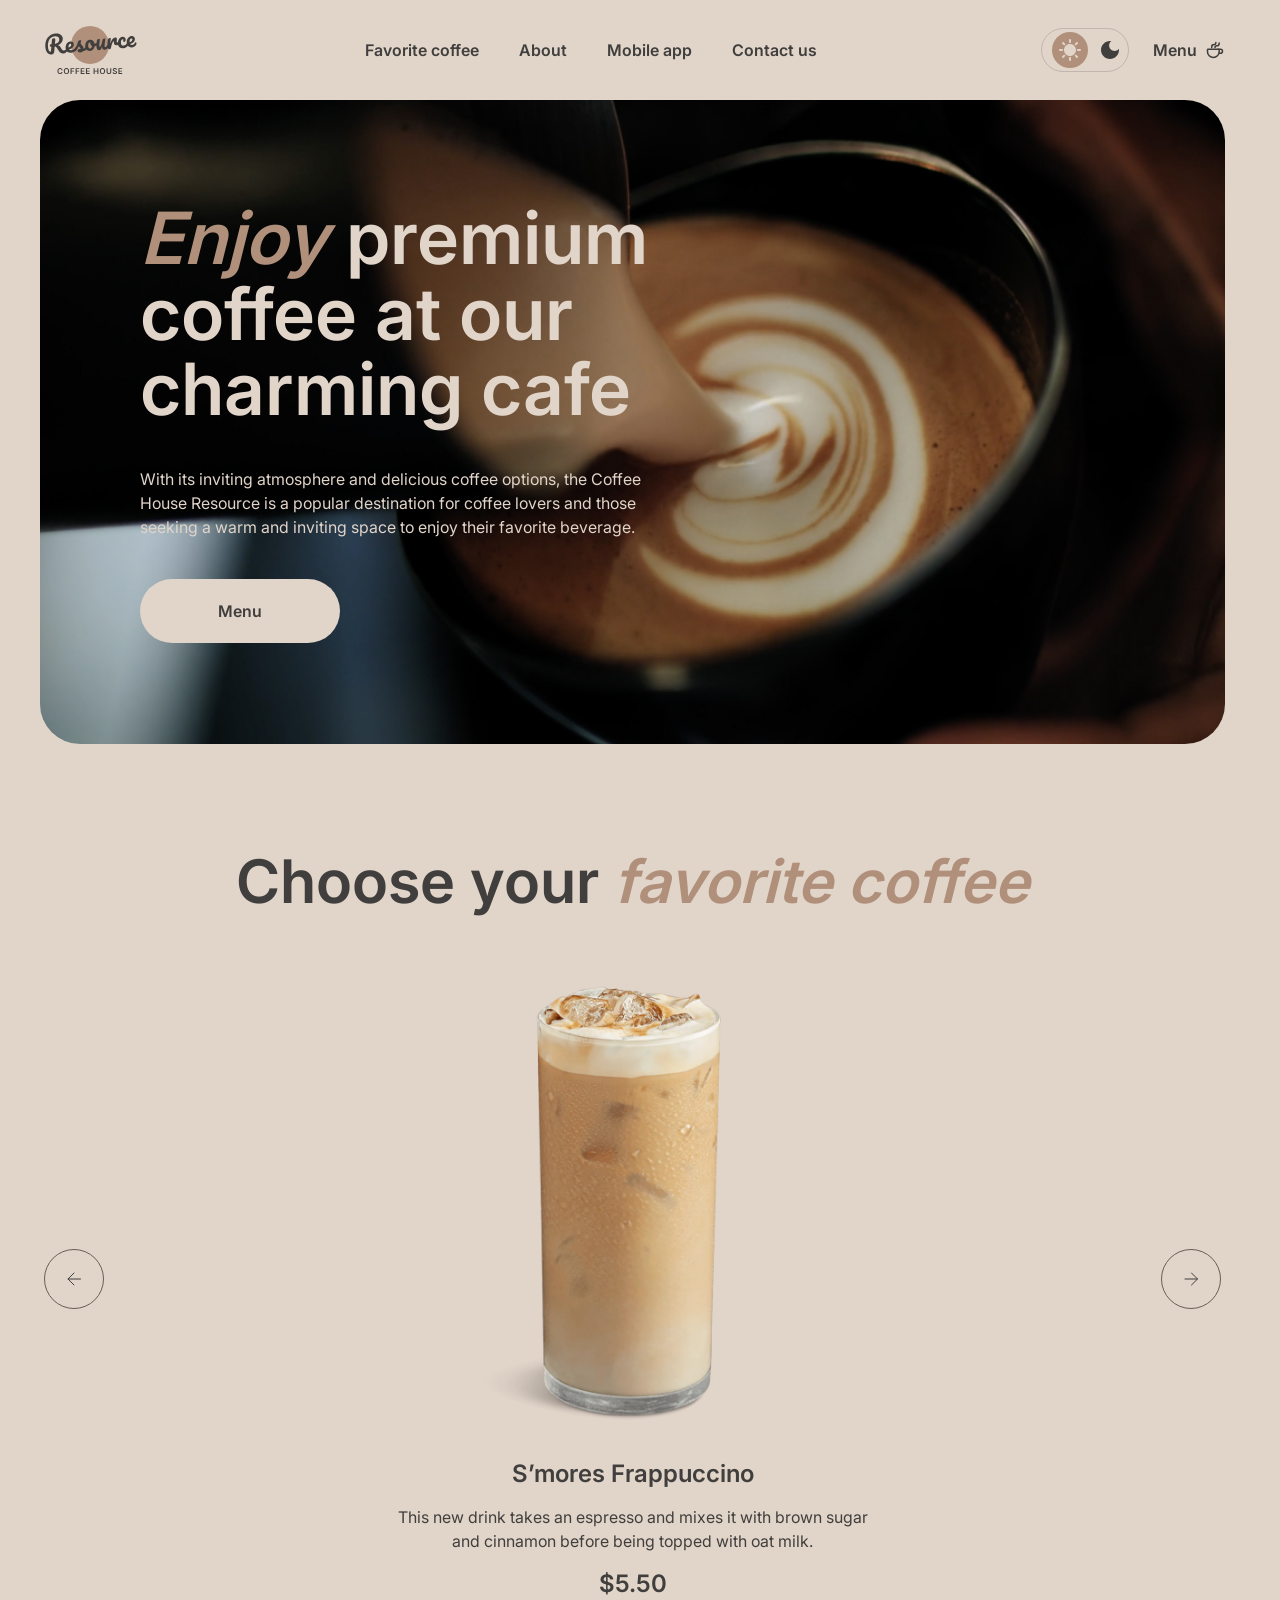
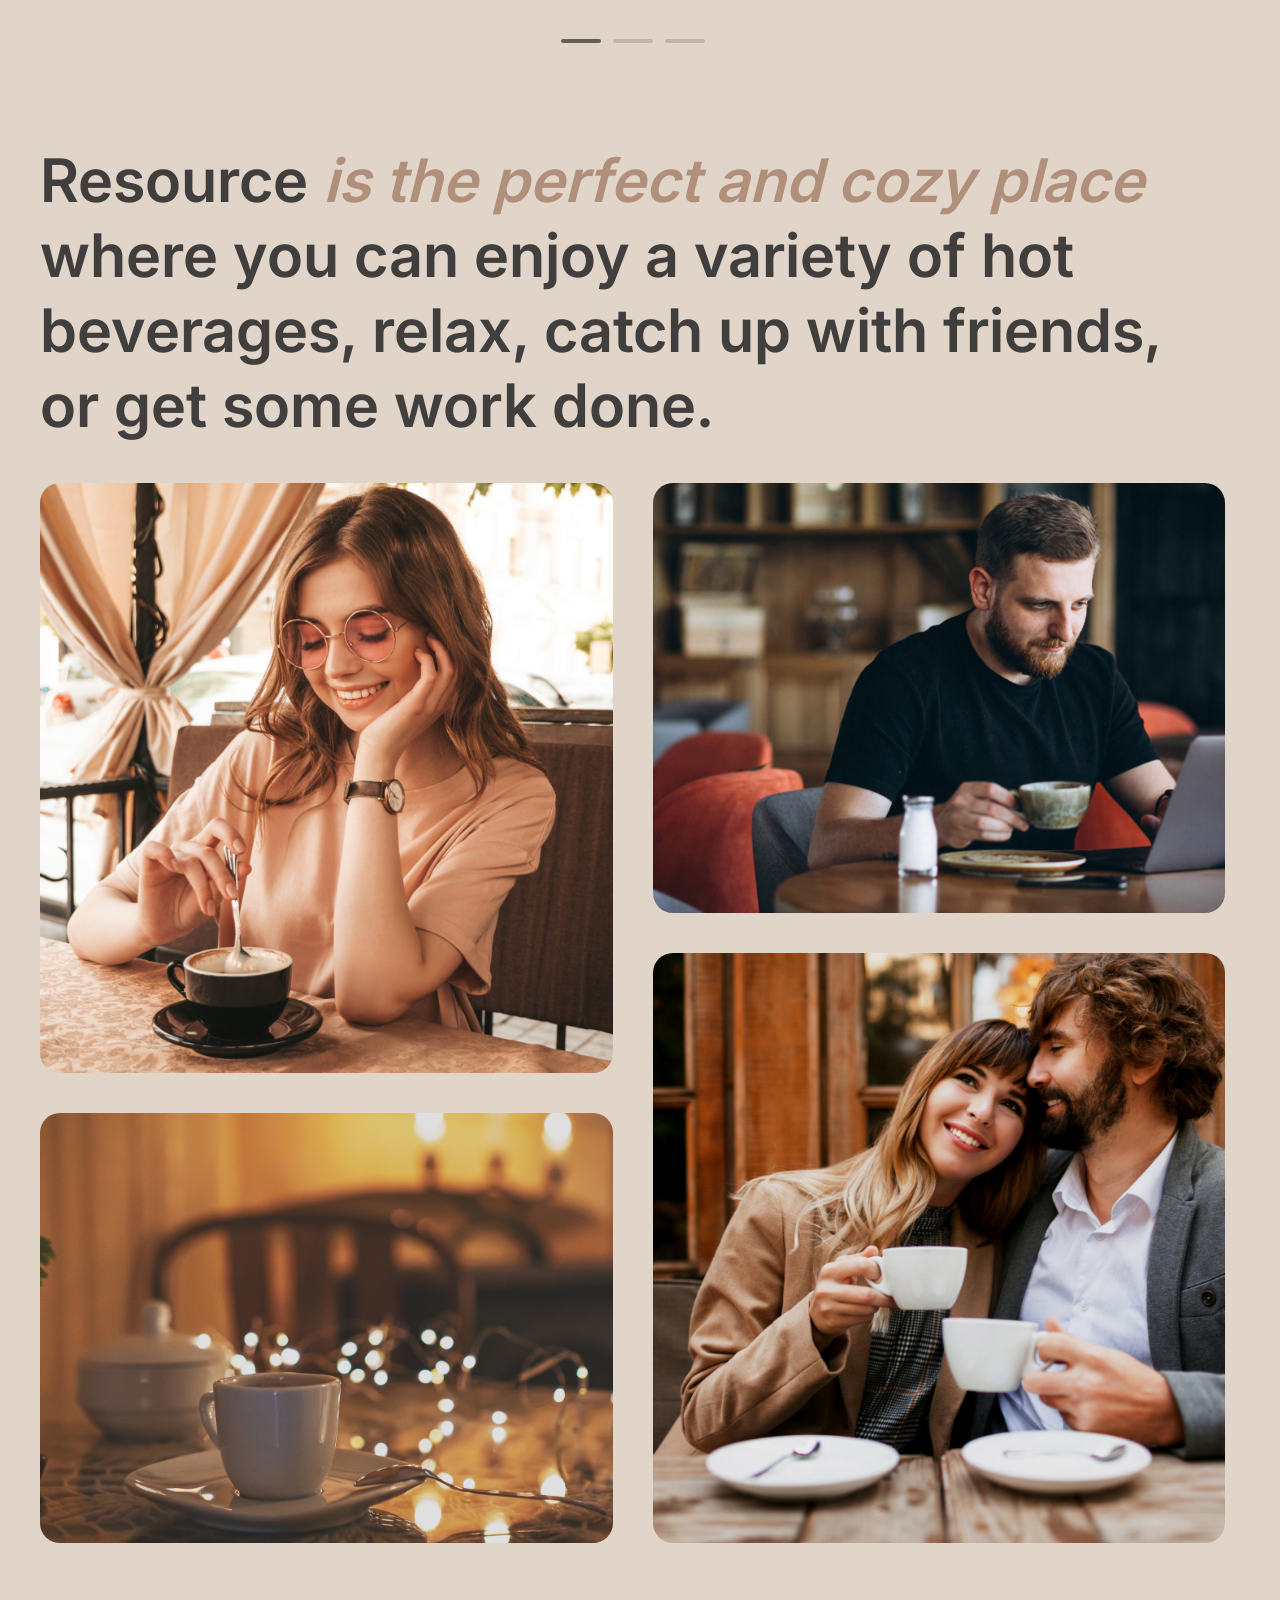
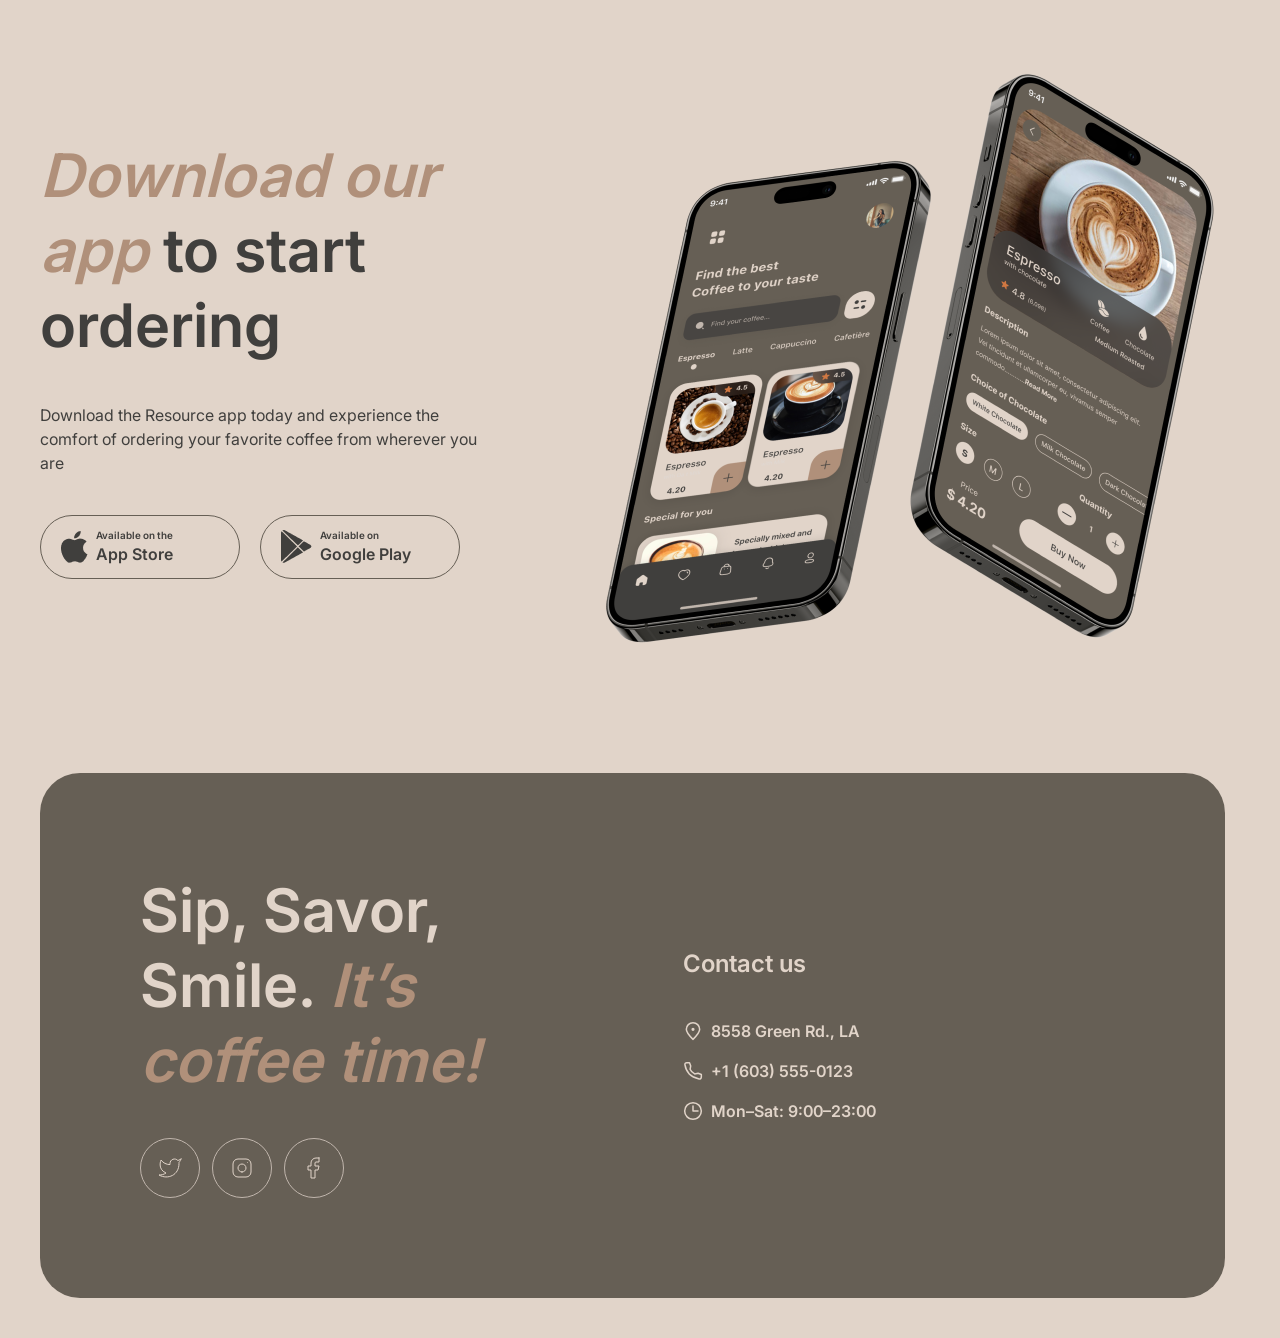
==== index.html @ 3679e8db "feat: implement coffee house landing page" ====
<!DOCTYPE html>
<html lang="en">

<head>
	<meta charset="UTF-8">
	<meta name="viewport" content="width=device-width, initial-scale=1.0">
	<title>Coffee House</title>
	<link rel="icon" href="icons/logo.svg">
	<link rel="stylesheet" href="css/style.css">
</head>

<body>
	<header class="header">
		<a href="index.html" class="header-logo">
			<img src="icons/logo.svg" alt="Coffee House Logo">
		</a>
		<nav class="header-nav">
			<ul class="header-nav-list">
				<li class="header-nav-item"><a class="header-nav-link" href="#favorite-coffee">Favorite coffee</a></li>
				<li class="header-nav-item"><a class="header-nav-link" href="#about">About</a></li>
				<li class="header-nav-item"><a class="header-nav-link" href="#mobile-app">Mobile app</a></li>
				<li class="header-nav-item"><a class="header-nav-link" href="#contacts">Contact us</a></li>
			</ul>
		</nav>
		<div class="header-actions">
		<button class="header-theme" type="button" aria-label="Switch theme">
			<img src="icons/Sun.svg" alt="" class="header-theme-icon-sun">
			<img src="icons/Moon.svg" alt="" class="header-theme-icon-moon">
		</button>

		<a href="menu.html" class="header-menu-link">
			Menu
			<img src="icons/coffee-cup.svg" alt="">
		</a>
		</div>

		<button class="header-menu-burger" type="button" aria-label="Open menu"></button>

	</header>

	<main>
		<section class="hero">
			<h1 class="hero-title">
				<span class="accent">Enjoy</span> premium coffee at our charming cafe
			</h1>
			<p class="hero-text">With its inviting atmosphere and delicious coffee options, the Coffee House Resource is a
				popular destination for coffee
				lovers and those seeking a warm and inviting space to enjoy their favorite beverage.
			</p>
			<a href="menu.html" class="hero-menu-link">Menu</a>
		</section>

		<section class="favorite-coffee" id="favorite-coffee">
			<h2 class="favorite-coffee-title">
				Choose your <span class="accent">favorite coffee</span>
			</h2>
			<div class="favorite-coffee-slider">

				<button class="favorite-coffee-button favorite-coffee-button-left" type="button"
					aria-label="Previous coffee">
					<img src="icons/arrow-left.svg" alt="">
				</button>

				<div class="favorite-coffee-card">
					<img src="images/slider/coffee-slider-1.png" alt="S’mores Frappuccino" class="favorite-coffee-image">
					<h3 class="favorite-coffee-name">S’mores Frappuccino</h3>
					<p class="favorite-coffee-description">This new drink takes an espresso and mixes it with brown sugar and
						cinnamon before being topped with oat milk.
					</p>
					<p class="favorite-coffee-price">$5.50</p>
				</div>

				<div class="favorite-coffee-card">
					<img src="images/slider/coffee-slider-2.png" alt="Caramel Macchiato" class="favorite-coffee-image">
					<h3 class="favorite-coffee-name">Caramel Macchiato</h3>
					<p class="favorite-coffee-description">Fragrant and unique classic espresso with rich caramel-peanut
						syrup, with cream under whipped thick foam.
					</p>
					<p class="favorite-coffee-price">$5.00</p>
				</div>

				<div class="favorite-coffee-card">
					<img src="images/slider/coffee-slider-3.png" alt="Ice coffee" class="favorite-coffee-image">
					<h3 class="favorite-coffee-name">Ice coffee</h3>
					<p class="favorite-coffee-description">A popular summer drink that tones and invigorates. Prepared from
						coffee, milk and ice.
					</p>
					<p class="favorite-coffee-price">$4.50</p>
				</div>

				<button class="favorite-coffee-button favorite-coffee-button-right" type="button" aria-label="Next coffee">
					<img src="icons/arrow-right.svg" alt="">
				</button>

			</div>

			<div class="favorite-coffee-controls">
				<div class="favorite-coffee-control"></div>
				<div class="favorite-coffee-control"></div>
				<div class="favorite-coffee-control"></div>
			</div>

		</section>

		<section class="about" id="about">
			<h2 class="about-title">
				Resource <span class="accent">is the perfect and cozy place</span> where you can enjoy a variety of hot
				beverages,
				relax, catch up with friends, or
				get some work done.
			</h2>
			<div class="about-images">
				<img src="images/about/about-1.jpg" alt="Coffee House" class="about-image">
				<img src="images/about/about-2.jpg" alt="Coffee House" class="about-image">
				<img src="images/about/about-3.jpg" alt="Coffee House" class="about-image">
				<img src="images/about/about-4.jpg" alt="Coffee House" class="about-image">
			</div>
		</section>

		<section class="mobile-app" id="mobile-app">
		
			<div class="mobile-app-offer">
				<h2 class="mobile-app-title">
					<span class="accent">Download our app</span> to start ordering
				</h2>
		
				<p class="mobile-app-text">
					Download the Resource app today and experience the comfort of ordering your favorite
					coffee from wherever you are
				</p>
		
				<div class="mobile-app-buttons">
					<a href="#" class="mobile-app-button">
						<img src="icons/apple-icon.png" alt="" class="mobile-app-button-icon">
						<span class="mobile-app-button-text">
							<span class="mobile-app-button-label">Available on the</span>
							<span class="mobile-app-button-name">App Store</span>
						</span>
					</a>
		
					<a href="#" class="mobile-app-button">
						<img src="icons/google-icon.png" alt="" class="mobile-app-button-icon">
						<span class="mobile-app-button-text">
							<span class="mobile-app-button-label">Available on</span>
							<span class="mobile-app-button-name">Google Play</span>
						</span>
					</a>
				</div>
			</div>
		
			<div class="mobile-app-image">
				<img src="images/mobile-app.png" alt="Mobile App">
			</div>
		
		</section>

	</main>

	<footer class="footer" id="contacts">
	
		<div class="footer-offer">
			<h2 class="footer-title">
				Sip, Savor, Smile. <span class="accent">It’s coffee time!</span>
			</h2>
	
			<div class="footer-socials">
				<a href="#" class="footer-social-link" aria-label="Twitter">
					<img src="icons/social/twitter.svg" alt="">
				</a>
	
				<a href="#" class="footer-social-link" aria-label="Instagram">
					<img src="icons/social/instagram.svg" alt="">
				</a>
	
				<a href="#" class="footer-social-link" aria-label="Facebook">
					<img src="icons/social/facebook.svg" alt="">
				</a>
			</div>
		</div>
	
		<div class="footer-contacts">
			<h3 class="footer-contacts-title">Contact us</h3>
	
			<a href="#" class="footer-contacts-address">
				<img src="icons/contacts/pin-alt.svg" alt="">
				8558 Green Rd., LA
			</a>
	
			<a href="tel:+16035550123" class="footer-contacts-phone">
				<img src="icons/contacts/phone.svg" alt="">
				+1 (603) 555-0123
			</a>
	
			<p class="footer-contacts-hours">
				<img src="icons/contacts/clock.svg" alt="">
				Mon–Sat: 9:00–23:00
			</p>
		</div>
	
	</footer>
	<script src="js/script.js"></script>
</body>

</html>
---- css/style.css ----
@font-face {
	font-family: "Inter";
	src: url("../fonts/Inter_18pt-Regular.ttf") format("truetype");
	font-weight: 400;
	font-style: normal;
	font-display: swap;
}

@font-face {
	font-family: "Inter";
	src: url("../fonts/Inter_18pt-SemiBold.ttf") format("truetype");
	font-weight: 600;
	font-style: normal;
	font-display: swap;
}


/* RESET */

*,
::before,
::after {
	box-sizing: border-box;
}

:where(ul, ol):where([class]) {
	padding-left: 0;
}

body,
:where(blockquote, figure, fieldset):where([class]) {
	margin: 0;
}

:where(h1, h2, h3, h4, h5, h6, p, ul, ol, dl):where([class]) {
	margin-block: 0;
}

:where(dd[class]) {
	margin-left: 0;
}

:where(fieldset[class]) {
	padding: 0;
	border: none;
}

:where(ul[class]) {
	list-style: none;
}

:where(address[class]) {
	font-style: normal;
}

p {
	--paragraphMarginBottom: 24px;
	margin-block: 0;
}

p:where(:not([class]):not(:last-child)) {
	margin-bottom: var(--paragraphMarginBottom);
}

img,
video {
	display: block;
	max-width: 100%;
	height: auto;
}

input,
textarea,
select,
button {
	font: inherit;
}

html {
	height: 100%;
	scrollbar-gutter: stable;
	scroll-behavior: smooth;
}

body {
	min-height: 100%;
	line-height: 1.5;
}

a:where([class]) {
	display: inline-flex;
}

button,
label {
	cursor: pointer;
}

button {
	-webkit-tap-highlight-color: transparent;
}

:where(table) {
	border-collapse: collapse;
	border-color: currentColor;
}


/* VARIABLES */

:root {
	--font-family-base: "Inter", sans-serif;

	--light-text-primary: #403f3d;
	--light-text-inverse: #e1d4c9;
	--light-text-accent: #b0907a;

	--light-bg-page: #e1d4c9;
	--light-bg-container: #665f55;
	--light-bg-overlay: rgba(64, 63, 61, 0.8);

	--light-border-primary: #c1b6ad;
	--light-border-inverse: #665f55;

	--dark-text-primary: #e1d4c9;
	--dark-text-inverse: #e1d4c9;
	--dark-text-accent: #b0907a;

	--dark-bg-page: #292826;
	--dark-bg-container: #403f3d;
	--dark-bg-overlay: rgba(41, 40, 38, 0.8);

	--dark-border-primary: #665f55;
	--dark-border-inverse: #c1b6ad;

	--color-text-primary: var(--light-text-primary);
	--color-text-inverse: var(--light-text-inverse);
	--color-text-accent: var(--light-text-accent);

	--color-background-page: var(--light-bg-page);
	--color-background-container: var(--light-bg-container);
	--color-background-overlay: var(--light-bg-overlay);

	--color-border-primary: var(--light-border-primary);
	--color-border-inverse: var(--light-border-inverse);

	--transition-duration: 0.3s;
}

body.dark-theme {
	--color-text-primary: var(--dark-text-primary);
	--color-text-inverse: var(--dark-text-inverse);
	--color-text-accent: var(--dark-text-accent);

	--color-background-page: var(--dark-bg-page);
	--color-background-container: var(--dark-bg-container);
	--color-background-overlay: var(--dark-bg-overlay);

	--color-border-primary: var(--dark-border-primary);
	--color-border-inverse: var(--dark-border-inverse);
}


/* GENERAL */

body {
	font-family: var(--font-family-base);
	color: var(--color-text-primary);
	background-color: var(--color-background-page);
	max-width: 1440px;
	margin-inline: auto;
	padding: 20px 40px 40px;

	transition:
		background-color var(--transition-duration),
		color var(--transition-duration);
}

body.menu-open {
	overflow: hidden;
}

a,
button {
	transition:
		color var(--transition-duration),
		background-color var(--transition-duration),
		border-color var(--transition-duration),
		opacity var(--transition-duration);
}

.accent {
	color: var(--color-text-accent);
	font-style: italic;
}


/* HEADER */

.header {
	position: relative;
	z-index: 100;
	display: flex;
	align-items: center;
	justify-content: space-between;
	height: 60px;
}

.header-logo {
	position: relative;
	z-index: 102;
	flex-shrink: 0;
	width: 100px;
	height: 60px;
}

.header-logo img {
	width: 100%;
	height: 100%;
}

.header-nav-list {
	display: flex;
	gap: 40px;
}

.header-nav-link {
	position: relative;
	font-size: 16px;
	font-weight: 600;
	line-height: 1.5;
	color: var(--color-text-primary);
	text-decoration: none;
}

.header-nav-link::after,
.header-menu-link::after {
	content: "";
	position: absolute;
	left: 50%;
	bottom: -4px;
	width: 0;
	height: 2px;
	background-color: currentColor;
	transform: translateX(-50%);
	transition: width var(--transition-duration);
}

.header-actions {
	display: flex;
	align-items: center;
	gap: 24px;
}

.header-theme {
	position: relative;
	display: flex;
	align-items: center;
	justify-content: space-around;
	width: 88px;
	height: 44px;
	padding: 4px;
	background: transparent;
	border: none;
}

.header-theme::before {
	content: "";
	position: absolute;
	inset: 0;
	border: 1px solid var(--color-border-primary);
	border-radius: 100px;
}

.header-theme img {
	position: relative;
	z-index: 1;
}

.header-theme-icon-sun {
	width: 22px;
	height: 22px;
	box-sizing: content-box;
	padding: 7px;
	border-radius: 50%;
	background-color: var(--color-text-accent);
}

.header-theme-icon-moon {
	width: 18px;
	height: 18px;
}

.dark-theme .header-theme-icon-sun {
	padding: 0;
	background-color: transparent;
}

.dark-theme .header-theme-icon-moon {
	box-sizing: content-box;
	padding: 9px;
	border-radius: 50%;
	background-color: var(--color-text-accent);
}

.header-menu-link {
	position: relative;
	align-items: center;
	gap: 8px;
	font-size: 16px;
	font-weight: 600;
	line-height: 1.5;
	color: var(--color-text-primary);
	text-decoration: none;
}

.header-menu-link img {
	width: 20px;
	height: 20px;
}

.header-menu-burger {
	display: none;
}


/* HERO */

.hero {
	min-height: 644px;
	margin-top: 20px;
	padding: 100px;
	border-radius: 40px;
	background-image: url("../images/img-hero.jpg");
	background-size: cover;
	background-position: center;
}

.hero-title {
	max-width: 530px;
	font-size: 72px;
	font-weight: 600;
	line-height: 1.05;
	color: var(--color-text-inverse);
}

.hero-text {
	max-width: 530px;
	margin-top: 40px;
	font-size: 16px;
	line-height: 1.5;
	color: var(--color-text-inverse);
}

.hero-menu-link {
	align-items: center;
	justify-content: center;
	width: 200px;
	height: 64px;
	margin-top: 40px;
	border-radius: 100px;
	background-color: var(--color-background-page);
	color: var(--color-text-primary);
	font-size: 16px;
	font-weight: 600;
	text-decoration: none;
}


/* FAVORITE COFFEE */

.favorite-coffee {
	display: flex;
	flex-direction: column;
	align-items: center;
	gap: 40px;
	margin-top: 100px;
}

.favorite-coffee-title {
	font-size: 60px;
	font-weight: 600;
	line-height: 1.25;
	text-align: center;
}

.favorite-coffee-slider {
	position: relative;
	display: flex;
	align-items: center;
	justify-content: center;
	width: 100%;
	min-height: 640px;
}

.favorite-coffee-card {
	display: none;
	flex-direction: column;
	align-items: center;
	width: 480px;
	text-align: center;
}

.favorite-coffee-card-active {
	display: flex;
}

.favorite-coffee-image {
	width: 480px;
	height: 480px;
	object-fit: contain;
}

.favorite-coffee-name {
	margin-top: 20px;
	font-size: 24px;
	font-weight: 600;
	line-height: 1.25;
}

.favorite-coffee-description {
	margin-top: 16px;
	font-size: 16px;
	line-height: 1.5;
}

.favorite-coffee-price {
	margin-top: 16px;
	font-size: 24px;
	font-weight: 600;
	line-height: 1.25;
}

.favorite-coffee-button {
	position: absolute;
	top: 50%;
	display: flex;
	align-items: center;
	justify-content: center;
	width: 60px;
	height: 60px;
	padding: 0;
	border: 1px solid var(--color-border-inverse);
	border-radius: 50%;
	background-color: transparent;
	transform: translateY(-50%);
}

.favorite-coffee-button img {
	width: 24px;
	height: 24px;
}

.favorite-coffee-button-left {
	left: 4px;
}

.favorite-coffee-button-right {
	right: 4px;
}

.favorite-coffee-controls {
	display: flex;
	gap: 12px;
}

.favorite-coffee-control {
	width: 40px;
	height: 4px;
	border-radius: 100px;
	background-color: var(--color-border-primary);
	transition: background-color var(--transition-duration);
}

.favorite-coffee-control-active {
	background-color: var(--color-border-inverse);
}


/* ABOUT */

.about {
	display: flex;
	flex-direction: column;
	gap: 40px;
	margin-top: 100px;
}

.about-title {
	font-size: 60px;
	font-weight: 600;
	line-height: 1.25;
}

.about-images {
	display: grid;
	grid-template-columns: repeat(2, minmax(0, 1fr));
	grid-template-rows: 430px 120px 430px;
	gap: 40px;
}

.about-image {
	width: 100%;
	height: 100%;
	object-fit: cover;
	border-radius: 20px;
}

.about-image:nth-child(1) {
	grid-column: 1;
	grid-row: 1 / 3;
}

.about-image:nth-child(2) {
	grid-column: 1;
	grid-row: 3;
}

.about-image:nth-child(3) {
	grid-column: 2;
	grid-row: 1;
}

.about-image:nth-child(4) {
	grid-column: 2;
	grid-row: 2 / 4;
}


/* MOBILE APP */

.mobile-app {
	display: flex;
	align-items: center;
	gap: 100px;
	margin-top: 100px;
}

.mobile-app-offer {
	display: flex;
	flex: 1 1 0;
	flex-direction: column;
	gap: 40px;
	min-width: 0;
}

.mobile-app-title {
	font-size: 60px;
	font-weight: 600;
	line-height: 1.25;
}

.mobile-app-text {
	font-size: 16px;
	line-height: 1.5;
}

.mobile-app-buttons {
	display: flex;
	gap: 20px;
}

.mobile-app-button {
	align-items: center;
	width: 200px;
	height: 64px;
	padding: 12px 20px;
	gap: 8px;
	border: 1px solid var(--color-border-inverse);
	border-radius: 100px;
	color: var(--color-text-primary);
	text-decoration: none;
}

.mobile-app-button-icon {
	flex-shrink: 0;
}

.mobile-app-button-text {
	display: flex;
	flex-direction: column;
}

.mobile-app-button-label {
	font-size: 10px;
	font-weight: 600;
	line-height: 1.4;
}

.mobile-app-button-name {
	font-size: 16px;
	font-weight: 600;
	line-height: 1.5;
}

.mobile-app-image {
	flex: 0 1 630px;
	width: min(630px, 50%);
}

.mobile-app-image img {
	width: 100%;
	height: auto;
}


/* FOOTER */

.footer {
	display: flex;
	align-items: center;
	gap: 100px;
	min-height: 450px;
	margin-top: 100px;
	padding: 100px;
	border-radius: 40px;
	background-color: var(--color-background-container);
	color: var(--color-text-inverse);
}

.footer-offer,
.footer-contacts {
	flex: 1 1 0;
	min-width: 0;
}

.footer-title {
	font-size: 60px;
	font-weight: 600;
	line-height: 1.25;
}

.footer-socials {
	display: flex;
	gap: 12px;
	margin-top: 40px;
}

.footer-social-link {
	align-items: center;
	justify-content: center;
	width: 60px;
	height: 60px;
	border: 1px solid var(--color-border-primary);
	border-radius: 50%;
}

.footer-social-link img {
	width: 24px;
	height: 24px;
}

.footer-contacts {
	display: flex;
	flex-direction: column;
	align-items: flex-start;
	gap: 16px;
}

.footer-contacts-title {
	margin: 0 0 24px;
	font-size: 24px;
	font-weight: 600;
	line-height: 1.25;
}

.footer-contacts-address,
.footer-contacts-phone {
	position: relative;
	align-items: center;
	gap: 8px;
	color: var(--color-text-inverse);
	font-size: 16px;
	font-weight: 600;
	line-height: 1.5;
	text-decoration: none;
}

.footer-contacts-hours {
	display: flex;
	align-items: center;
	gap: 8px;
	font-size: 16px;
	font-weight: 600;
	line-height: 1.5;
}

.footer-contacts img {
	width: 20px;
	height: 20px;
}


/* MENU */

.menu {
	display: flex;
	flex-direction: column;
	align-items: center;
	margin-top: 100px;
}

.menu-title {
	max-width: 800px;
	font-size: 60px;
	font-weight: 600;
	line-height: 1.25;
	text-align: center;
}

.menu-tabs {
	display: flex;
	justify-content: center;
	gap: 16px;
	margin-top: 40px;
}

.menu-tabs-button {
	display: flex;
	align-items: center;
	gap: 8px;
	height: 46px;
	padding: 8px 16px 8px 8px;
	border: 1px solid var(--color-border-primary);
	border-radius: 100px;
	background-color: transparent;
	color: var(--color-text-primary);
	font-size: 16px;
	font-weight: 600;
	line-height: 1.5;
}

.menu-tabs-button img {
	width: 30px;
	height: 30px;
	padding: 7px;
	border-radius: 50%;
	background-color: var(--color-border-primary);
}

.menu-tabs-button-active {
	border-color: var(--color-background-container);
	background-color: var(--color-background-container);
	color: var(--color-text-inverse);
	cursor: default;
}

.menu-tabs-button-active img {
	background-color: var(--color-background-page);
}

.menu-list {
	display: none;
	grid-template-columns: repeat(4, minmax(0, 310px));
	justify-content: center;
	gap: 40px;
	width: 100%;
	margin-top: 40px;
}

.menu-list-active,
.menu-coffee {
	display: grid;
}

.menu-tea,
.menu-dessert {
	display: none;
}

.menu-tea.menu-list-active,
.menu-dessert.menu-list-active {
	display: grid;
}

.menu-coffee:not(.menu-list-active) {
	display: none;
}

.menu-card {
	display: flex;
	flex-direction: column;
	min-height: 506px;
	border: 1px solid var(--color-border-primary);
	border-radius: 40px;
	overflow: hidden;
}

.menu-card-image {
	width: 100%;
	aspect-ratio: 1;
	object-fit: cover;
	border-radius: 40px;
	transition: transform var(--transition-duration);
}

.menu-card-title {
	margin: 20px 20px 0;
	font-size: 24px;
	font-weight: 600;
	line-height: 1.25;
}

.menu-card-description {
	margin: 12px 20px 0;
	font-size: 16px;
	line-height: 1.5;
}

.menu-card-price {
	margin: auto 20px 20px;
	padding-top: 12px;
	font-size: 24px;
	font-weight: 600;
	line-height: 1.25;
}


/* DESKTOP HOVER */

@media (hover: hover) {

	.header-nav-link:hover::after,
	.header-menu-link:hover::after {
		width: 100%;
	}

	.header-theme:hover::before {
		border-color: var(--color-border-inverse);
	}

	.hero-menu-link:hover {
		background-color: var(--color-background-container);
		color: var(--color-text-inverse);
	}

	.favorite-coffee-button:hover {
		border-color: var(--color-background-container);
		background-color: var(--color-background-container);
	}

	.menu-tabs-button:not(.menu-tabs-button-active):hover {
		border-color: var(--color-background-container);
		background-color: var(--color-background-container);
		color: var(--color-text-inverse);
	}

	.menu-card {
		cursor: pointer;
	}

	.menu-card:hover .menu-card-image {
		transform: scale(0.95);
	}

	.mobile-app-button:hover {
		background-color: var(--color-background-container);
		color: var(--color-text-inverse);
	}

	.footer-social-link:hover {
		background-color: var(--color-background-page);
	}

	.footer-social-link:hover img {
		filter: brightness(0.4);
	}

	.dark-theme .footer-social-link:hover img {
		filter: none;
	}

	.footer-contacts-address:hover,
	.footer-contacts-phone:hover {
		opacity: 0.7;
	}
}


/* TABLET AND INTERMEDIATE */

@media (max-width: 1000px) {

	body {
		padding-inline: 40px;
	}

	.header-menu-burger {
		position: relative;
		z-index: 103;
		display: block;
		flex-shrink: 0;
		width: 44px;
		height: 44px;
		padding: 0;
		border: 1px solid var(--color-border-inverse);
		border-radius: 50%;
		background-color: transparent;
	}

	.header-menu-burger::before,
	.header-menu-burger::after {
		content: "";
		position: absolute;
		left: 50%;
		width: 16px;
		height: 1.5px;
		border-radius: 2px;
		background-color: var(--color-text-primary);
		transform: translateX(-50%);
		transition:
			top var(--transition-duration),
			transform var(--transition-duration);
	}

	.header-menu-burger::before {
		top: 17px;
	}

	.header-menu-burger::after {
		top: 25px;
	}

	.header-menu-burger-active::before {
		top: 21px;
		transform: translateX(-50%) rotate(45deg);
	}

	.header-menu-burger-active::after {
		top: 21px;
		transform: translateX(-50%) rotate(-45deg);
	}

	.header-nav,
	.header-actions {
		display: none;
	}

	.header-menu-open {
		position: relative;
	}

	.header-menu-open::after {
		content: "";
		position: fixed;
		z-index: 99;
		inset: 0;
		background-color: var(--color-background-page);
	}

	.header-menu-open .header-logo,
	.header-menu-open .header-menu-burger {
		position: relative;
		z-index: 103;
	}

	.header-menu-open .header-nav {
		position: fixed;
		z-index: 102;
		top: 120px;
		left: 40px;
		right: 40px;
		display: block;
	}

	.header-menu-open .header-nav-list {
		flex-direction: column;
		align-items: center;
		gap: 40px;
	}

	.header-menu-open .header-nav-link {
		font-size: 32px;
		line-height: 1.25;
	}

	.header-menu-open .header-actions {
		position: fixed;
		z-index: 102;
		left: 40px;
		right: 40px;
		bottom: 60px;
		display: flex;
		flex-direction: column;
		justify-content: center;
		gap: 30px;
	}

	.header-menu-open .header-menu-link {
		font-size: 32px;
		line-height: 1.25;
	}

	.hero {
		padding: 100px 60px;
	}

	.favorite-coffee-slider {
		min-height: 640px;
	}

	.about-images {
		display: flex;
		flex-direction: column;
	}

	.about-image {
		height: 590px;
	}

	.mobile-app {
		flex-direction: column;
		align-items: stretch;
		gap: 100px;
	}

	.mobile-app-offer {
		width: 100%;
	}

	.mobile-app-image {
		align-self: center;
		width: min(630px, 100%);
		flex-basis: auto;
	}

	.footer {
		flex-direction: column;
		align-items: stretch;
		gap: 100px;
		padding: 100px 60px;
	}

	.footer-offer,
	.footer-contacts {
		width: 100%;
	}

	.menu-list {
		grid-template-columns: repeat(2, 310px);
	}
}


/* MOBILE */

@media (max-width: 600px) {

	body {
		padding: 20px 16px 40px;
	}

	.header-menu-open .header-nav {
		left: 16px;
		right: 16px;
	}

	.header-menu-open .header-actions {
		left: 16px;
		right: 16px;
	}

	.hero {
		min-height: 552px;
		padding: 60px 16px;
		border-radius: 40px;
	}

	.hero-title {
		font-size: 42px;
		line-height: 1.15;
	}

	.favorite-coffee-title,
	.about-title,
	.mobile-app-title,
	.footer-title,
	.menu-title {
		font-size: 32px;
		line-height: 1.25;
	}

	.favorite-coffee-slider {
		min-height: 460px;
	}

	.favorite-coffee-card {
		width: 100%;
	}

	.favorite-coffee-image {
		width: min(348px, 100%);
		height: auto;
		aspect-ratio: 1;
	}

	.favorite-coffee-button {
		display: none;
	}

	.about-images {
		gap: 40px;
	}

	.about-image {
		height: 590px;
	}

	.mobile-app {
		gap: 40px;
	}

	.mobile-app-buttons {
		flex-direction: column;
	}

	.mobile-app-image {
		width: 100%;
	}

	.footer {
		gap: 40px;
		padding: 60px 16px;
	}

	.menu-tabs {
		gap: 8px;
	}

	.menu-tabs-button {
		padding-right: 8px;
	}

	.menu-list {
		grid-template-columns: minmax(0, 310px);
	}
}


/* VERY SMALL */

@media (max-width: 380px) {

	.menu-tabs-button {
		gap: 4px;
		padding: 8px 7px 8px 7px;
	}

	.menu-tabs {
		width: 100%;
	}

	.hero-title {
		font-size: 42px;
	}
}


/* REDUCED MOTION */

@media (prefers-reduced-motion: reduce) {

	*,
	::before,
	::after {
		animation-duration: 0.01ms !important;
		animation-iteration-count: 1 !important;
		transition-duration: 0.01ms !important;
		scroll-behavior: auto !important;
	}
}
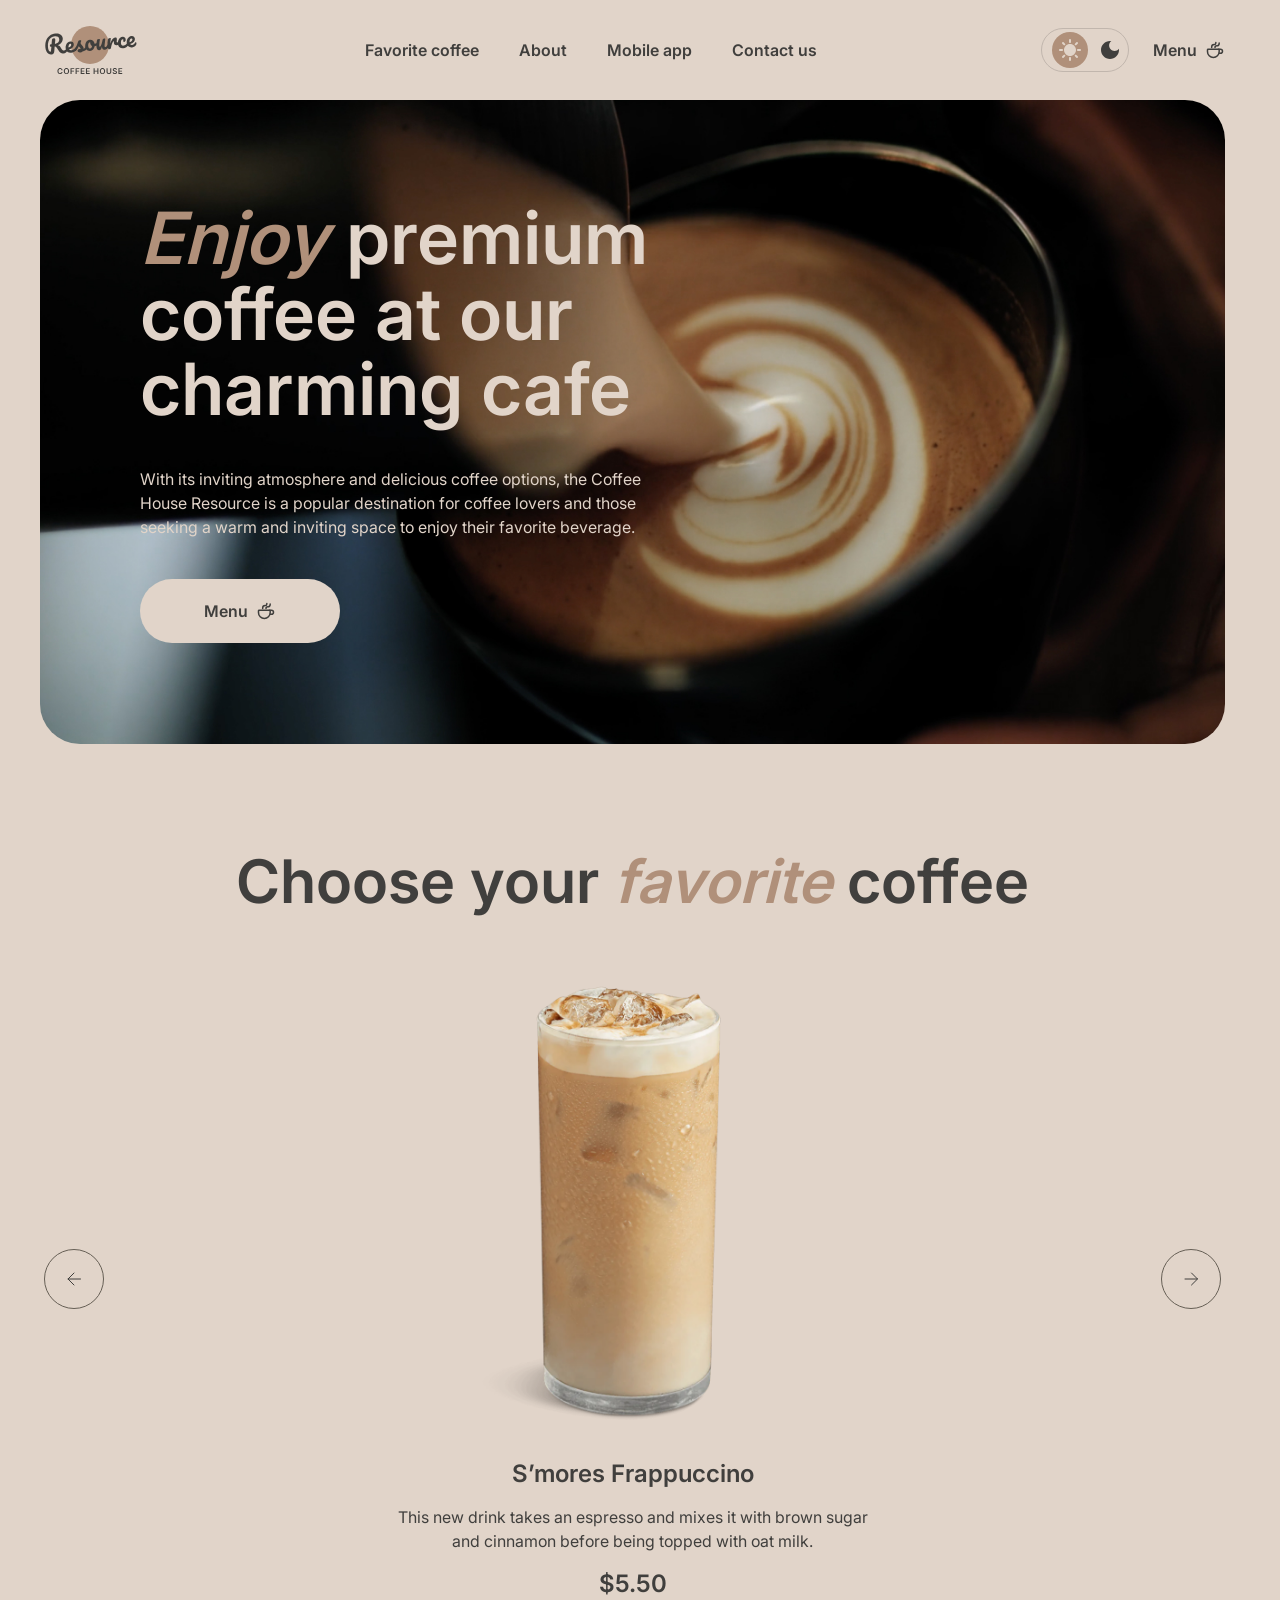
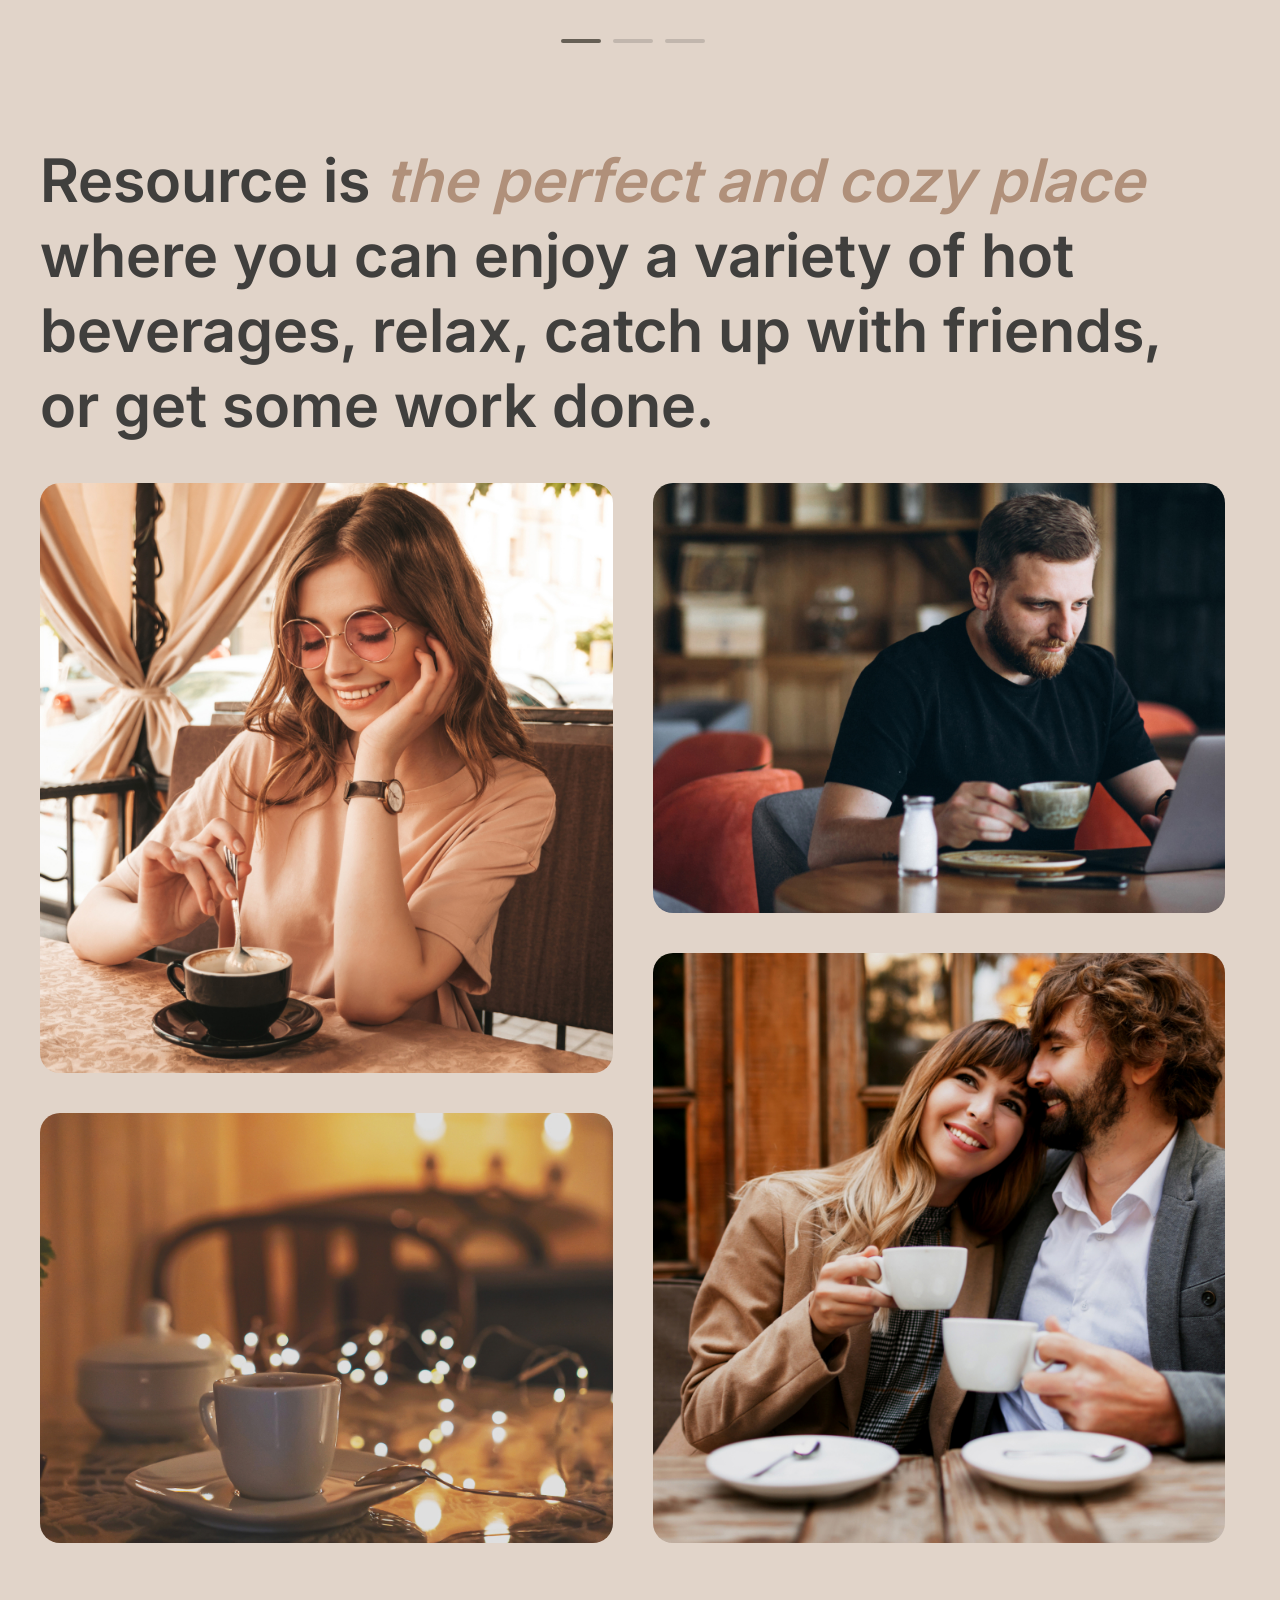
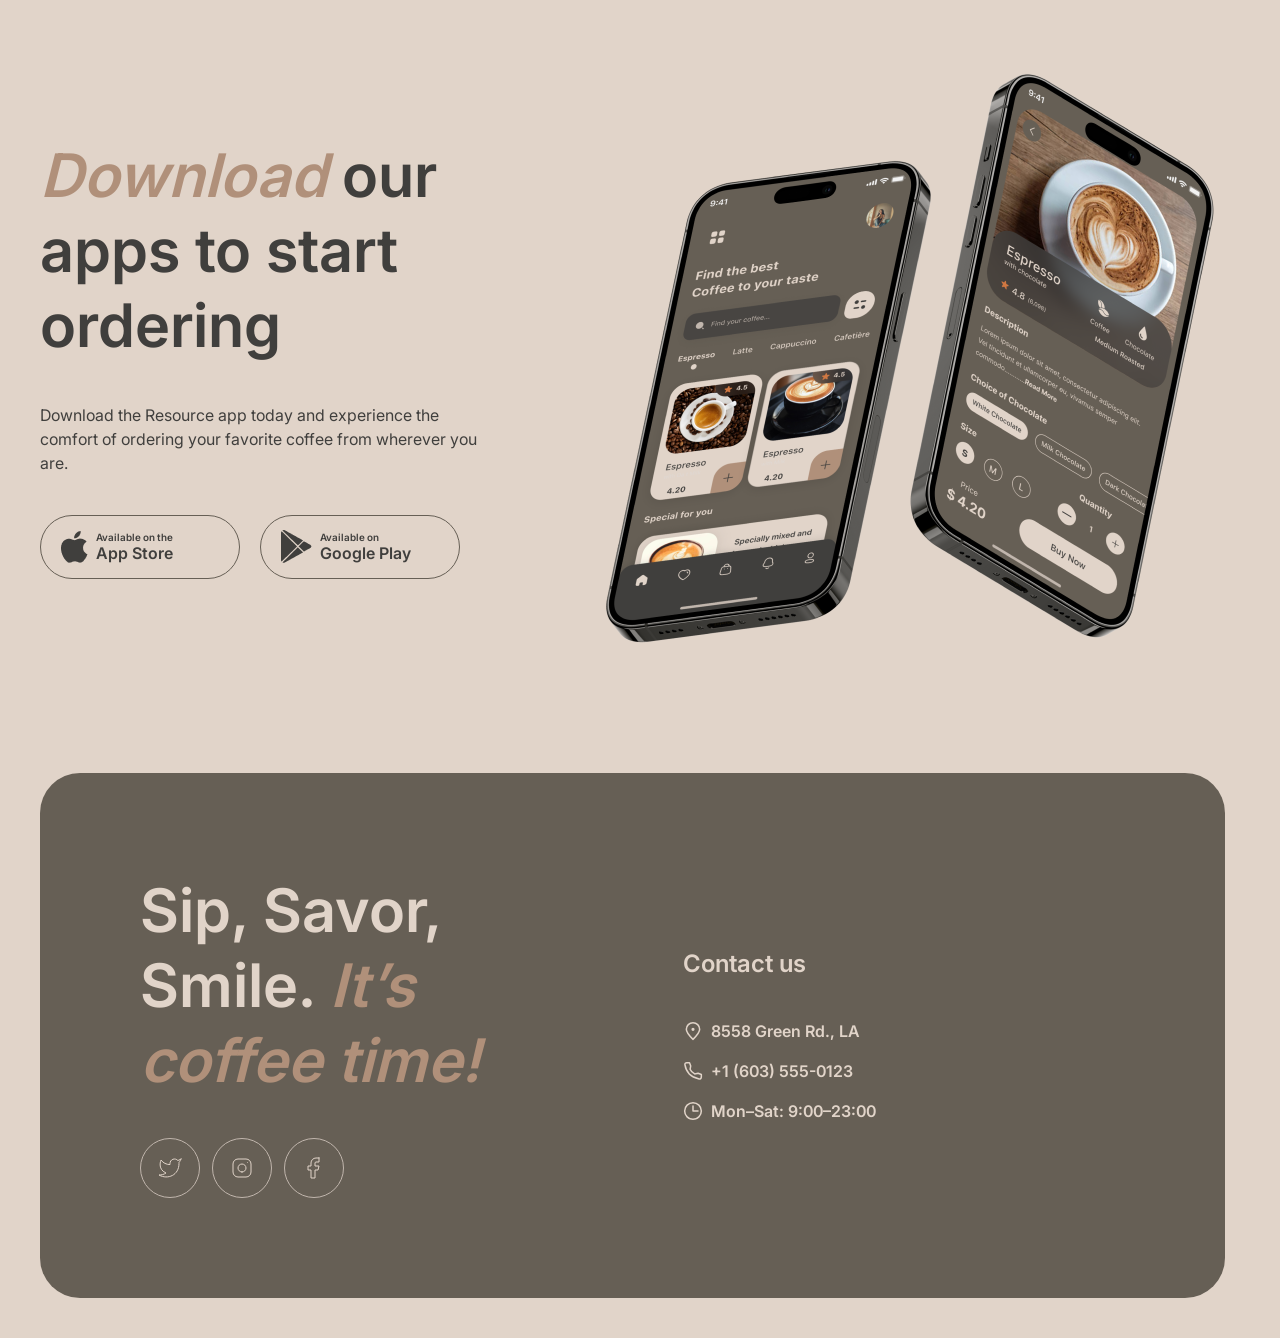
==== commit 9f8f7576: "fix: improve landing page requirements" ====
--- a/index.html
+++ b/index.html
@@ -10,50 +10,91 @@
 </head>
 
 <body>
+
 	<header class="header">
 		<a href="index.html" class="header-logo">
 			<img src="icons/logo.svg" alt="Coffee House Logo">
 		</a>
+
 		<nav class="header-nav">
 			<ul class="header-nav-list">
-				<li class="header-nav-item"><a class="header-nav-link" href="#favorite-coffee">Favorite coffee</a></li>
-				<li class="header-nav-item"><a class="header-nav-link" href="#about">About</a></li>
-				<li class="header-nav-item"><a class="header-nav-link" href="#mobile-app">Mobile app</a></li>
-				<li class="header-nav-item"><a class="header-nav-link" href="#contacts">Contact us</a></li>
+				<li class="header-nav-item">
+					<a class="header-nav-link" href="#favorite-coffee">
+						Favorite coffee
+					</a>
+				</li>
+
+				<li class="header-nav-item">
+					<a class="header-nav-link" href="#about">
+						About
+					</a>
+				</li>
+
+				<li class="header-nav-item">
+					<a class="header-nav-link" href="#mobile-app">
+						Mobile app
+					</a>
+				</li>
+
+				<li class="header-nav-item">
+					<a class="header-nav-link" href="#contacts">
+						Contact us
+					</a>
+				</li>
 			</ul>
 		</nav>
+
 		<div class="header-actions">
-		<button class="header-theme" type="button" aria-label="Switch theme">
-			<img src="icons/Sun.svg" alt="" class="header-theme-icon-sun">
-			<img src="icons/Moon.svg" alt="" class="header-theme-icon-moon">
-		</button>
-
-		<a href="menu.html" class="header-menu-link">
-			Menu
-			<img src="icons/coffee-cup.svg" alt="">
-		</a>
+			<button class="header-theme" type="button" aria-label="Switch theme">
+				<img src="icons/Sun.svg" alt="" class="header-theme-icon-sun">
+				<img src="icons/Moon.svg" alt="" class="header-theme-icon-moon">
+			</button>
+
+			<a href="menu.html" class="header-menu-link">
+				Menu
+				<img src="icons/coffee-cup.svg" alt="">
+			</a>
 		</div>
 
 		<button class="header-menu-burger" type="button" aria-label="Open menu"></button>
-
 	</header>
 
+
 	<main>
+
 		<section class="hero">
-			<h1 class="hero-title">
-				<span class="accent">Enjoy</span> premium coffee at our charming cafe
-			</h1>
-			<p class="hero-text">With its inviting atmosphere and delicious coffee options, the Coffee House Resource is a
-				popular destination for coffee
-				lovers and those seeking a warm and inviting space to enjoy their favorite beverage.
-			</p>
-			<a href="menu.html" class="hero-menu-link">Menu</a>
+
+			<div class="hero-content">
+
+				<h1 class="hero-title">
+					<span class="accent">Enjoy</span>
+					premium coffee at our charming cafe
+				</h1>
+
+				<p class="hero-text">
+					With its inviting atmosphere and delicious coffee options,
+					the Coffee House Resource is a popular destination for coffee lovers
+					and those seeking a warm and inviting space to enjoy their favorite beverage.
+				</p>
+
+				<a href="menu.html" class="hero-button">
+					Menu
+					<img src="icons/coffee-cup.svg" alt="">
+				</a>
+
+			</div>
+
 		</section>
 
+
 		<section class="favorite-coffee" id="favorite-coffee">
+
 			<h2 class="favorite-coffee-title">
-				Choose your <span class="accent">favorite coffee</span>
+				Choose your
+				<span class="accent">favorite</span>
+				coffee
 			</h2>
+
 			<div class="favorite-coffee-slider">
 
 				<button class="favorite-coffee-button favorite-coffee-button-left" type="button"
@@ -61,32 +102,64 @@
 					<img src="icons/arrow-left.svg" alt="">
 				</button>
 
-				<div class="favorite-coffee-card">
-					<img src="images/slider/coffee-slider-1.png" alt="S’mores Frappuccino" class="favorite-coffee-image">
-					<h3 class="favorite-coffee-name">S’mores Frappuccino</h3>
-					<p class="favorite-coffee-description">This new drink takes an espresso and mixes it with brown sugar and
-						cinnamon before being topped with oat milk.
-					</p>
-					<p class="favorite-coffee-price">$5.50</p>
+
+				<div class="favorite-coffee-cards">
+
+					<article class="favorite-coffee-card favorite-coffee-card-active">
+						<img src="images/slider/coffee-slider-1.png" alt="S'mores Frappuccino" class="favorite-coffee-image">
+
+						<h3 class="favorite-coffee-card-title">
+							S’mores Frappuccino
+						</h3>
+
+						<p class="favorite-coffee-description">
+							This new drink takes an espresso and mixes it with brown sugar
+							and cinnamon before being topped with oat milk.
+						</p>
+
+						<p class="favorite-coffee-price">
+							$5.50
+						</p>
+					</article>
+
+
+					<article class="favorite-coffee-card">
+						<img src="images/slider/coffee-slider-2.png" alt="Caramel Macchiato" class="favorite-coffee-image">
+
+						<h3 class="favorite-coffee-card-title">
+							Caramel Macchiato
+						</h3>
+
+						<p class="favorite-coffee-description">
+							Fragrant and unique classic espresso with rich
+							caramel-peanut syrup, with cream under whipped thick foam.
+						</p>
+
+						<p class="favorite-coffee-price">
+							$5.00
+						</p>
+					</article>
+
+
+					<article class="favorite-coffee-card">
+						<img src="images/slider/coffee-slider-3.png" alt="Ice coffee" class="favorite-coffee-image">
+
+						<h3 class="favorite-coffee-card-title">
+							Ice coffee
+						</h3>
+
+						<p class="favorite-coffee-description">
+							A popular summer drink that tones and invigorates.
+							Prepared from coffee, milk and ice.
+						</p>
+
+						<p class="favorite-coffee-price">
+							$4.50
+						</p>
+					</article>
+
 				</div>
 
-				<div class="favorite-coffee-card">
-					<img src="images/slider/coffee-slider-2.png" alt="Caramel Macchiato" class="favorite-coffee-image">
-					<h3 class="favorite-coffee-name">Caramel Macchiato</h3>
-					<p class="favorite-coffee-description">Fragrant and unique classic espresso with rich caramel-peanut
-						syrup, with cream under whipped thick foam.
-					</p>
-					<p class="favorite-coffee-price">$5.00</p>
-				</div>
-
-				<div class="favorite-coffee-card">
-					<img src="images/slider/coffee-slider-3.png" alt="Ice coffee" class="favorite-coffee-image">
-					<h3 class="favorite-coffee-name">Ice coffee</h3>
-					<p class="favorite-coffee-description">A popular summer drink that tones and invigorates. Prepared from
-						coffee, milk and ice.
-					</p>
-					<p class="favorite-coffee-price">$4.50</p>
-				</div>
 
 				<button class="favorite-coffee-button favorite-coffee-button-right" type="button" aria-label="Next coffee">
 					<img src="icons/arrow-right.svg" alt="">
@@ -94,111 +167,153 @@
 
 			</div>
 
+
 			<div class="favorite-coffee-controls">
-				<div class="favorite-coffee-control"></div>
-				<div class="favorite-coffee-control"></div>
-				<div class="favorite-coffee-control"></div>
+				<button class="favorite-coffee-control favorite-coffee-control-active" type="button"
+					aria-label="Coffee slide 1"></button>
+
+				<button class="favorite-coffee-control" type="button" aria-label="Coffee slide 2"></button>
+
+				<button class="favorite-coffee-control" type="button" aria-label="Coffee slide 3"></button>
 			</div>
 
 		</section>
 
+
 		<section class="about" id="about">
+
 			<h2 class="about-title">
-				Resource <span class="accent">is the perfect and cozy place</span> where you can enjoy a variety of hot
-				beverages,
-				relax, catch up with friends, or
-				get some work done.
+				Resource is
+				<span class="accent">the perfect and cozy place</span>
+				where you can enjoy a variety of hot beverages,
+				relax, catch up with friends, or get some work done.
 			</h2>
+
+
 			<div class="about-images">
-				<img src="images/about/about-1.jpg" alt="Coffee House" class="about-image">
-				<img src="images/about/about-2.jpg" alt="Coffee House" class="about-image">
-				<img src="images/about/about-3.jpg" alt="Coffee House" class="about-image">
-				<img src="images/about/about-4.jpg" alt="Coffee House" class="about-image">
-			</div>
+
+				<img src="images/about/about-1.jpg" alt="Coffee shop interior" class="about-image about-image-1">
+
+				<img src="images/about/about-2.jpg" alt="Coffee cup" class="about-image about-image-2">
+
+				<img src="images/about/about-3.jpg" alt="Coffee shop" class="about-image about-image-3">
+
+				<img src="images/about/about-4.jpg" alt="Coffee" class="about-image about-image-4">
+
+			</div>
+
 		</section>
 
+
 		<section class="mobile-app" id="mobile-app">
-		
+
 			<div class="mobile-app-offer">
+
 				<h2 class="mobile-app-title">
-					<span class="accent">Download our app</span> to start ordering
+					<span class="accent">Download</span>
+					our apps to start ordering
 				</h2>
-		
+
 				<p class="mobile-app-text">
-					Download the Resource app today and experience the comfort of ordering your favorite
-					coffee from wherever you are
+					Download the Resource app today and experience the comfort
+					of ordering your favorite coffee from wherever you are.
 				</p>
-		
+
+
 				<div class="mobile-app-buttons">
+
 					<a href="#" class="mobile-app-button">
-						<img src="icons/apple-icon.png" alt="" class="mobile-app-button-icon">
-						<span class="mobile-app-button-text">
-							<span class="mobile-app-button-label">Available on the</span>
-							<span class="mobile-app-button-name">App Store</span>
+						<img src="icons/apple-icon.png" alt="">
+
+						<span>
+							<small>Available on the</small>
+							App Store
 						</span>
 					</a>
-		
+
+
 					<a href="#" class="mobile-app-button">
-						<img src="icons/google-icon.png" alt="" class="mobile-app-button-icon">
-						<span class="mobile-app-button-text">
-							<span class="mobile-app-button-label">Available on</span>
-							<span class="mobile-app-button-name">Google Play</span>
+						<img src="icons/google-icon.png" alt="">
+
+						<span>
+							<small>Available on</small>
+							Google Play
 						</span>
 					</a>
+
 				</div>
-			</div>
-		
-			<div class="mobile-app-image">
-				<img src="images/mobile-app.png" alt="Mobile App">
-			</div>
-		
+
+			</div>
+
+
+			<img src="images/mobile-app.png" alt="Coffee House mobile application" class="mobile-app-image">
+
 		</section>
 
 	</main>
 
+
 	<footer class="footer" id="contacts">
-	
+
 		<div class="footer-offer">
+
 			<h2 class="footer-title">
-				Sip, Savor, Smile. <span class="accent">It’s coffee time!</span>
+				Sip, Savor, Smile.
+				<span class="accent">It’s coffee time!</span>
 			</h2>
-	
+
+
 			<div class="footer-socials">
-				<a href="#" class="footer-social-link" aria-label="Twitter">
+
+				<a href="https://twitter.com/" class="footer-social-link" aria-label="Twitter" target="_blank"
+					rel="noopener noreferrer">
 					<img src="icons/social/twitter.svg" alt="">
 				</a>
-	
-				<a href="#" class="footer-social-link" aria-label="Instagram">
+
+				<a href="https://www.instagram.com/" class="footer-social-link" aria-label="Instagram" target="_blank"
+					rel="noopener noreferrer">
 					<img src="icons/social/instagram.svg" alt="">
 				</a>
-	
-				<a href="#" class="footer-social-link" aria-label="Facebook">
+
+				<a href="https://www.facebook.com/" class="footer-social-link" aria-label="Facebook" target="_blank"
+					rel="noopener noreferrer">
 					<img src="icons/social/facebook.svg" alt="">
 				</a>
-			</div>
+
+			</div>
+
 		</div>
-	
+
+
 		<div class="footer-contacts">
-			<h3 class="footer-contacts-title">Contact us</h3>
-	
-			<a href="#" class="footer-contacts-address">
+
+			<h3 class="footer-contacts-title">
+				Contact us
+			</h3>
+
+			<a href="https://www.google.com/maps/search/?api=1&query=8558+Green+Rd,+Los+Angeles"
+				class="footer-contacts-address" target="_blank" rel="noopener noreferrer">
 				<img src="icons/contacts/pin-alt.svg" alt="">
 				8558 Green Rd., LA
 			</a>
-	
+
 			<a href="tel:+16035550123" class="footer-contacts-phone">
 				<img src="icons/contacts/phone.svg" alt="">
 				+1 (603) 555-0123
 			</a>
-	
+
 			<p class="footer-contacts-hours">
 				<img src="icons/contacts/clock.svg" alt="">
 				Mon–Sat: 9:00–23:00
 			</p>
+
 		</div>
-	
+
 	</footer>
+
+
 	<script src="js/script.js"></script>
+
 </body>
 
 </html>
--- a/css/style.css
+++ b/css/style.css
@@ -352,7 +352,8 @@
 	color: var(--color-text-inverse);
 }
 
-.hero-menu-link {
+.hero-menu-link,
+.hero-button {
 	align-items: center;
 	justify-content: center;
 	width: 200px;
@@ -366,6 +367,15 @@
 	text-decoration: none;
 }
 
+.hero-button {
+	gap: 8px;
+}
+
+.hero-button img {
+	width: 20px;
+	height: 20px;
+}
+
 
 /* FAVORITE COFFEE */
 
@@ -411,7 +421,8 @@
 	object-fit: contain;
 }
 
-.favorite-coffee-name {
+.favorite-coffee-name,
+.favorite-coffee-card-title {
 	margin-top: 20px;
 	font-size: 24px;
 	font-weight: 600;
@@ -467,6 +478,8 @@
 .favorite-coffee-control {
 	width: 40px;
 	height: 4px;
+	padding: 0;
+	border: none;
 	border-radius: 100px;
 	background-color: var(--color-border-primary);
 	transition: background-color var(--transition-duration);
@@ -572,6 +585,24 @@
 	text-decoration: none;
 }
 
+.mobile-app-button img {
+	flex-shrink: 0;
+}
+
+.mobile-app-button span {
+	display: flex;
+	flex-direction: column;
+	font-size: 16px;
+	font-weight: 600;
+	line-height: 1.2;
+}
+
+.mobile-app-button small {
+	font-size: 10px;
+	font-weight: 600;
+	line-height: 1.4;
+}
+
 .mobile-app-button-icon {
 	flex-shrink: 0;
 }
@@ -596,11 +627,6 @@
 .mobile-app-image {
 	flex: 0 1 630px;
 	width: min(630px, 50%);
-}
-
-.mobile-app-image img {
-	width: 100%;
-	height: auto;
 }
 
 
@@ -816,6 +842,48 @@
 }
 
 
+/* MENU MORE BUTTON */
+
+.menu-more-button {
+	display: none;
+	align-items: center;
+	justify-content: center;
+	width: 60px;
+	height: 60px;
+	margin-top: 40px;
+	padding: 0;
+	border: 1px solid var(--color-border-inverse);
+	border-radius: 50%;
+	background-color: transparent;
+}
+
+.menu-more-button span {
+	position: relative;
+	width: 24px;
+	height: 24px;
+}
+
+.menu-more-button span::before,
+.menu-more-button span::after {
+	content: "";
+	position: absolute;
+	left: 50%;
+	top: 50%;
+	background-color: var(--color-text-primary);
+	transform: translate(-50%, -50%);
+}
+
+.menu-more-button span::before {
+	width: 18px;
+	height: 2px;
+}
+
+.menu-more-button span::after {
+	width: 2px;
+	height: 18px;
+}
+
+
 /* DESKTOP HOVER */
 
 @media (hover: hover) {
@@ -829,7 +897,8 @@
 		border-color: var(--color-border-inverse);
 	}
 
-	.hero-menu-link:hover {
+	.hero-menu-link:hover,
+	.hero-button:hover {
 		background-color: var(--color-background-container);
 		color: var(--color-text-inverse);
 	}
@@ -874,6 +943,15 @@
 	.footer-contacts-phone:hover {
 		opacity: 0.7;
 	}
+
+	.menu-more-button:hover {
+		background-color: var(--color-background-container);
+	}
+
+	.menu-more-button:hover span::before,
+	.menu-more-button:hover span::after {
+		background-color: var(--color-text-inverse);
+	}
 }
 
 
@@ -884,6 +962,61 @@
 	body {
 		padding-inline: 40px;
 	}
+
+	.hero {
+		padding: 100px 60px;
+	}
+
+	.favorite-coffee-slider {
+		min-height: 640px;
+	}
+
+	.about-images {
+		display: flex;
+		flex-direction: column;
+	}
+
+	.about-image {
+		height: 590px;
+	}
+
+	.mobile-app {
+		flex-direction: column;
+		align-items: stretch;
+		gap: 100px;
+	}
+
+	.mobile-app-offer {
+		width: 100%;
+	}
+
+	.mobile-app-image {
+		align-self: center;
+		width: min(630px, 100%);
+		flex-basis: auto;
+	}
+
+	.footer {
+		flex-direction: column;
+		align-items: stretch;
+		gap: 100px;
+		padding: 100px 60px;
+	}
+
+	.footer-offer,
+	.footer-contacts {
+		width: 100%;
+	}
+
+	.menu-list {
+		grid-template-columns: repeat(2, 310px);
+	}
+}
+
+
+/* TABLET HEADER */
+
+@media (max-width: 768px) {
 
 	.header-menu-burger {
 		position: relative;
@@ -991,53 +1124,12 @@
 		line-height: 1.25;
 	}
 
-	.hero {
-		padding: 100px 60px;
-	}
-
-	.favorite-coffee-slider {
-		min-height: 640px;
-	}
-
-	.about-images {
+	.menu-list-active .menu-card:nth-child(n + 5) {
+		display: none;
+	}
+
+	.menu-more-button {
 		display: flex;
-		flex-direction: column;
-	}
-
-	.about-image {
-		height: 590px;
-	}
-
-	.mobile-app {
-		flex-direction: column;
-		align-items: stretch;
-		gap: 100px;
-	}
-
-	.mobile-app-offer {
-		width: 100%;
-	}
-
-	.mobile-app-image {
-		align-self: center;
-		width: min(630px, 100%);
-		flex-basis: auto;
-	}
-
-	.footer {
-		flex-direction: column;
-		align-items: stretch;
-		gap: 100px;
-		padding: 100px 60px;
-	}
-
-	.footer-offer,
-	.footer-contacts {
-		width: 100%;
-	}
-
-	.menu-list {
-		grid-template-columns: repeat(2, 310px);
 	}
 }
 
@@ -1143,7 +1235,7 @@
 
 	.menu-tabs-button {
 		gap: 4px;
-		padding: 8px 7px 8px 7px;
+		padding: 8px 7px;
 	}
 
 	.menu-tabs {
@@ -1155,6 +1247,12 @@
 	}
 }
 
+@media (max-width: 768px) {
+
+	.menu-list-active.menu-list-expanded .menu-card:nth-child(n + 5) {
+		display: flex;
+	}
+}
 
 /* REDUCED MOTION */
 
